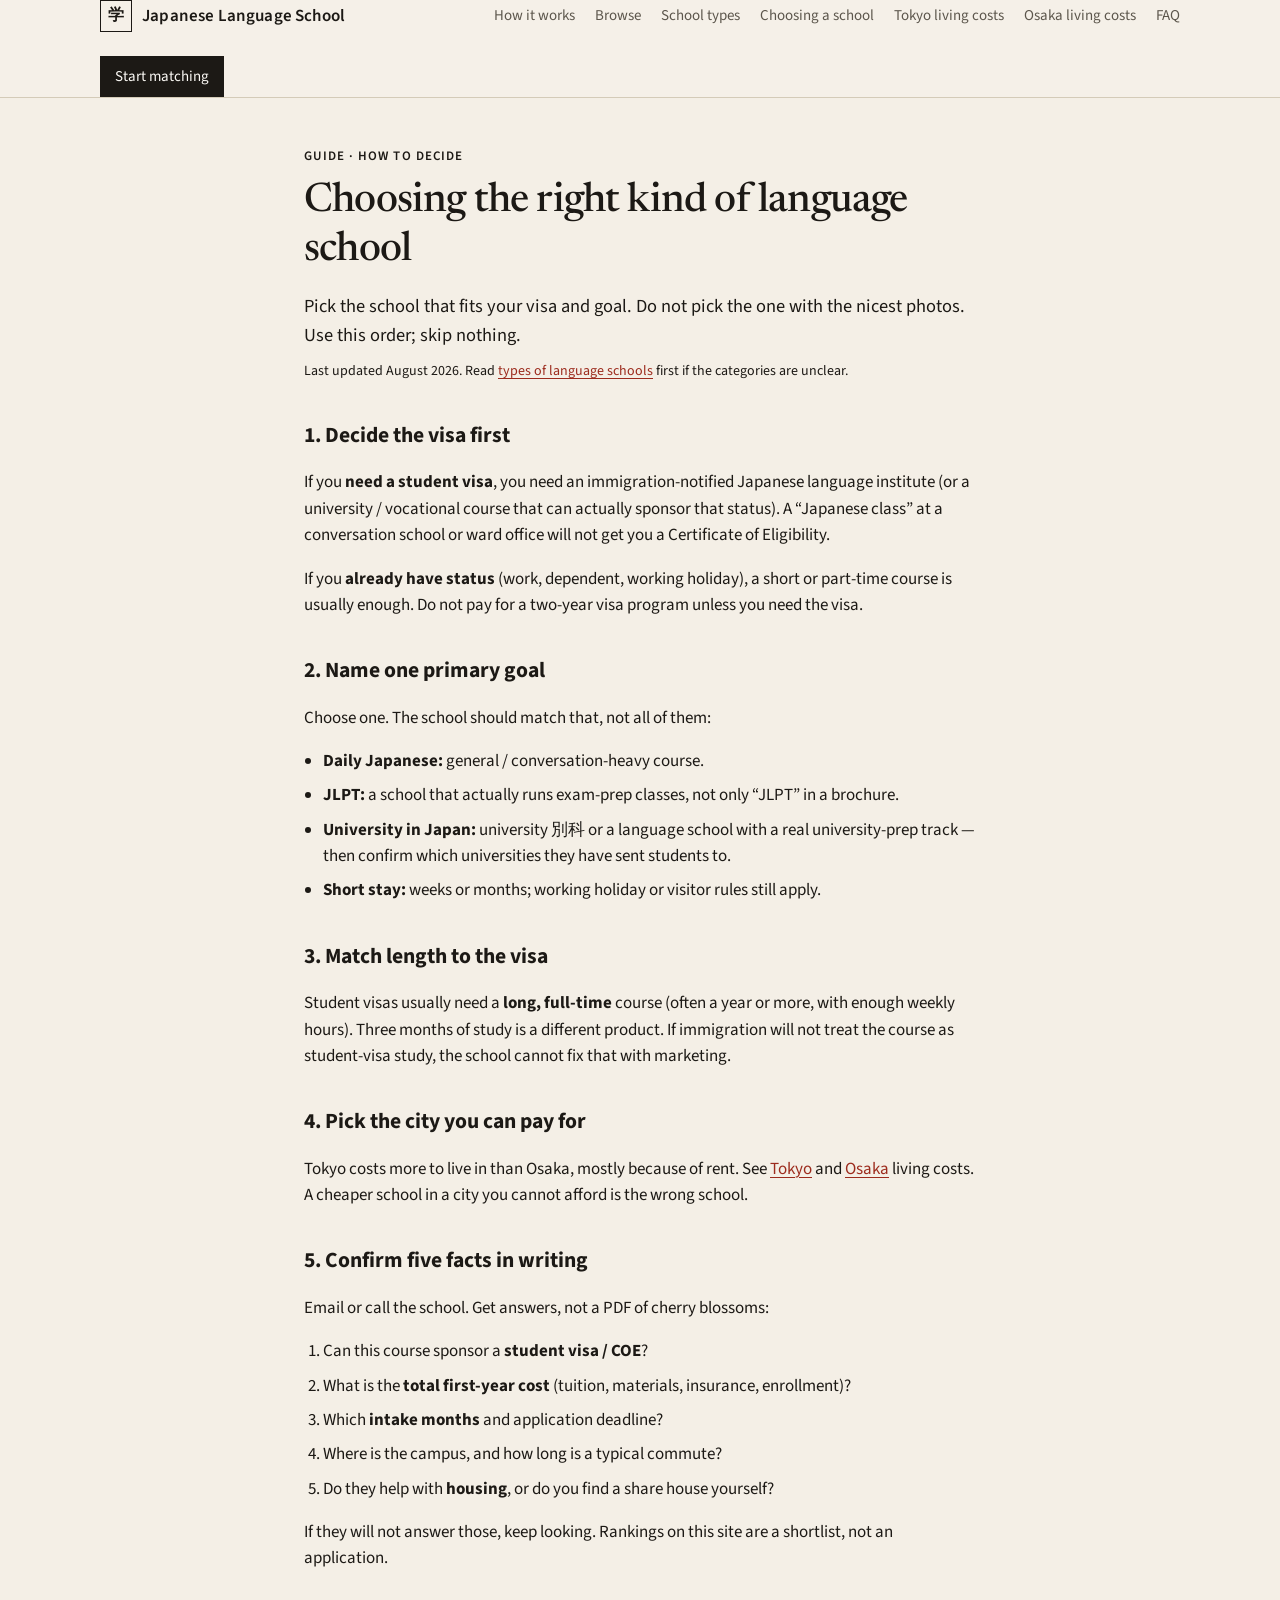
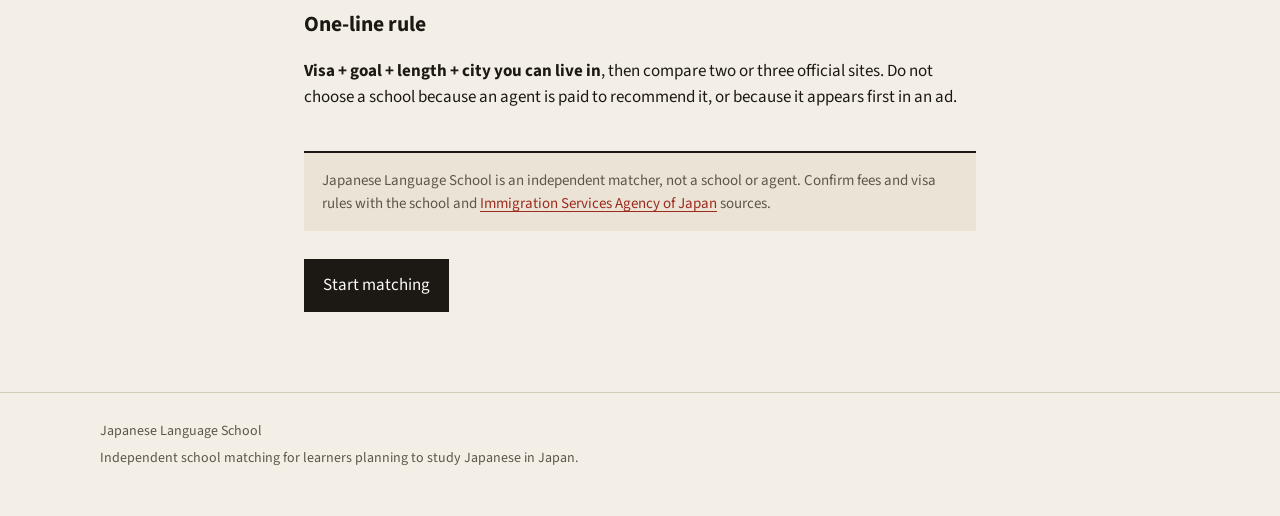
==== choosing-a-language-school.html @ 057772cb "Add files via upload" ====
<!DOCTYPE html>
<html lang="en">
  <head>
    <meta charset="UTF-8" />
    <meta name="viewport" content="width=device-width, initial-scale=1.0" />
    <title>Choosing the right kind of language school in Japan — Japanese Language School</title>
    <meta
      name="description"
      content="A short, precise guide to choosing a Japanese language school: visa, goal, length, city, and what to confirm before you apply."
    />
    <link rel="preconnect" href="https://fonts.googleapis.com" />
    <link rel="preconnect" href="https://fonts.gstatic.com" crossorigin />
    <link
      href="https://fonts.googleapis.com/css2?family=Newsreader:ital,opsz,wght@0,6..72,500;0,6..72,600;1,6..72,500&family=Source+Sans+3:ital,wght@0,400;0,500;0,600;1,400&display=swap"
      rel="stylesheet"
    />
    <link rel="stylesheet" href="styles.css" />
  </head>
  <body>
    <header class="site-header">
      <div class="container header-inner">
        <a class="logo" href="index.html">
          <span class="logo-mark" aria-hidden="true">学</span>
          <span class="logo-text">Japanese Language School</span>
        </a>
        <nav class="nav" aria-label="Primary">
          <a href="index.html#how">How it works</a>
          <a href="index.html#browse">Browse</a>
          <a href="types-of-language-schools.html">School types</a>
          <a href="choosing-a-language-school.html" aria-current="page">Choosing a school</a>
          <a href="tokyo-living-costs.html">Tokyo living costs</a>
          <a href="osaka-living-costs.html">Osaka living costs</a>
          <a href="index.html#faq">FAQ</a>
        </nav>
        <a class="btn btn-primary btn-sm" href="index.html">Start matching</a>
      </div>
    </header>

    <main class="article" id="top">
      <article class="container article-wrap">
        <p class="eyebrow">Guide · how to decide</p>
        <h1>Choosing the right kind of language school</h1>
        <p class="article-lede">
          Pick the school that fits your visa and goal. Do not pick the one with
          the nicest photos. Use this order; skip nothing.
        </p>
        <p class="article-meta">
          Last updated August 2026. Read
          <a href="types-of-language-schools.html">types of language schools</a>
          first if the categories are unclear.
        </p>

        <h2>1. Decide the visa first</h2>
        <p>
          If you <strong>need a student visa</strong>, you need an
          immigration-notified Japanese language institute (or a university /
          vocational course that can actually sponsor that status). A
          “Japanese class” at a conversation school or ward office will not get
          you a Certificate of Eligibility.
        </p>
        <p>
          If you <strong>already have status</strong> (work, dependent, working
          holiday), a short or part-time course is usually enough. Do not pay
          for a two-year visa program unless you need the visa.
        </p>

        <h2>2. Name one primary goal</h2>
        <p>
          Choose one. The school should match that, not all of them:
        </p>
        <ul>
          <li><strong>Daily Japanese:</strong> general / conversation-heavy course.</li>
          <li><strong>JLPT:</strong> a school that actually runs exam-prep classes, not only “JLPT” in a brochure.</li>
          <li><strong>University in Japan:</strong> university 別科 or a language school with a real university-prep track — then confirm which universities they have sent students to.</li>
          <li><strong>Short stay:</strong> weeks or months; working holiday or visitor rules still apply.</li>
        </ul>

        <h2>3. Match length to the visa</h2>
        <p>
          Student visas usually need a <strong>long, full-time</strong> course
          (often a year or more, with enough weekly hours). Three months of
          study is a different product. If immigration will not treat the
          course as student-visa study, the school cannot fix that with
          marketing.
        </p>

        <h2>4. Pick the city you can pay for</h2>
        <p>
          Tokyo costs more to live in than Osaka, mostly because of rent. See
          <a href="tokyo-living-costs.html">Tokyo</a>
          and
          <a href="osaka-living-costs.html">Osaka</a>
          living costs. A cheaper school in a city you cannot afford is the
          wrong school.
        </p>

        <h2>5. Confirm five facts in writing</h2>
        <p>Email or call the school. Get answers, not a PDF of cherry blossoms:</p>
        <ol>
          <li>Can this course sponsor a <strong>student visa / COE</strong>?</li>
          <li>What is the <strong>total first-year cost</strong> (tuition, materials, insurance, enrollment)?</li>
          <li>Which <strong>intake months</strong> and application deadline?</li>
          <li>Where is the campus, and how long is a typical commute?</li>
          <li>Do they help with <strong>housing</strong>, or do you find a share house yourself?</li>
        </ol>
        <p>
          If they will not answer those, keep looking. Rankings on this site
          are a shortlist, not an application.
        </p>

        <h2>One-line rule</h2>
        <p>
          <strong>Visa + goal + length + city you can live in</strong>, then
          compare two or three official sites. Do not choose a school because
          an agent is paid to recommend it, or because it appears first in an
          ad.
        </p>

        <aside class="article-note">
          <p>
            Japanese Language School is an independent matcher, not a school or
            agent. Confirm fees and visa rules with the school and
            <a href="https://www.isa.go.jp/en/index.html" target="_blank" rel="noopener noreferrer">Immigration Services Agency of Japan</a>
            sources.
          </p>
        </aside>

        <p class="article-cta">
          <a class="btn btn-primary" href="index.html">Start matching</a>
        </p>
      </article>
    </main>

    <footer class="site-footer">
      <div class="container footer-inner">
        <p>Japanese Language School</p>
        <p>Independent school matching for learners planning to study Japanese in Japan.</p>
      </div>
    </footer>
  </body>
</html>
---- styles.css ----
:root {
  --paper: #f4efe6;
  --paper-2: #ebe4d6;
  --ink: #1c1915;
  --ink-soft: #5c564c;
  --line: #d4cbb8;
  --accent: #9c2b1d;
  --accent-hover: #7e2218;
  --white: #fcfaf6;
  --card: #fffdf8;
  --shadow: none;
  --serif: "Newsreader", "Iowan Old Style", Georgia, serif;
  --sans: "Source Sans 3", "Segoe UI", sans-serif;
  --max: 1080px;
}

*,
*::before,
*::after {
  box-sizing: border-box;
}

html {
  scroll-behavior: smooth;
}

body {
  margin: 0;
  background: var(--paper);
  color: var(--ink);
  font-family: var(--sans);
  font-size: 17px;
  line-height: 1.55;
}

img {
  max-width: 100%;
}

a {
  color: var(--accent);
  text-decoration-thickness: 1px;
  text-underline-offset: 3px;
}

a:hover {
  color: var(--accent-hover);
}

.container {
  width: min(var(--max), calc(100% - 40px));
  margin-inline: auto;
}

.site-header {
  position: sticky;
  top: 0;
  z-index: 20;
  background: color-mix(in srgb, var(--paper) 92%, white);
  border-bottom: 1px solid var(--line);
}

.header-inner {
  display: flex;
  align-items: center;
  flex-wrap: wrap;
  gap: 24px;
  min-height: 64px;
}

.logo {
  display: flex;
  align-items: center;
  gap: 10px;
  color: var(--ink);
  text-decoration: none;
  font-weight: 600;
  letter-spacing: 0.01em;
}

.logo-mark {
  display: grid;
  place-items: center;
  width: 32px;
  height: 32px;
  border: 1px solid var(--ink);
  font-family: var(--serif);
  font-size: 16px;
  line-height: 1;
}

.nav {
  display: flex;
  gap: 20px;
  margin-left: auto;
}

.nav a {
  color: var(--ink-soft);
  text-decoration: none;
  font-size: 15px;
}

.nav a:hover {
  color: var(--ink);
}

.btn {
  display: inline-flex;
  flex-direction: column;
  align-items: flex-start;
  gap: 0;
  border: 1px solid transparent;
  background: transparent;
  color: inherit;
  font: inherit;
  cursor: pointer;
  text-decoration: none;
  padding: 12px 18px;
}

.btn-primary {
  background: var(--ink);
  color: var(--white);
  border-color: var(--ink);
}

.btn-primary:hover {
  background: #2c2823;
  color: var(--white);
}

.btn-ghost {
  border-color: var(--line);
  color: var(--ink);
}

.btn-ghost:hover {
  border-color: var(--ink);
  color: var(--ink);
}

.btn-sm {
  padding: 8px 14px;
  font-size: 15px;
}

.btn-meta {
  font-size: 12px;
  font-weight: 400;
  opacity: 0.72;
}

.hero {
  padding: 64px 0 72px;
  border-bottom: 1px solid var(--line);
}

.hero-grid {
  display: grid;
  grid-template-columns: 1.15fr 0.85fr;
  gap: 48px;
  align-items: start;
}

.eyebrow {
  margin: 0 0 12px;
  color: var(--accent);
  font-size: 13px;
  font-weight: 600;
  letter-spacing: 0.08em;
  text-transform: uppercase;
}

h1,
.section-title,
.hero-card-title,
.closing h2,
.trust h2,
.guide h2 {
  font-family: var(--serif);
  font-weight: 500;
  letter-spacing: -0.02em;
  line-height: 1.18;
}

h1 {
  margin: 0 0 18px;
  font-size: clamp(2rem, 4.4vw, 3.15rem);
}

.lede {
  margin: 0 0 28px;
  color: var(--ink-soft);
  font-size: 1.08rem;
  max-width: 38rem;
}

.hero-actions {
  display: flex;
  flex-wrap: wrap;
  gap: 12px;
  margin-bottom: 18px;
}

.hero-note {
  margin: 0;
  color: var(--ink-soft);
  font-size: 14px;
  max-width: 36rem;
}

.hero-card {
  background: var(--card);
  border: 1px solid var(--line);
  padding: 28px 26px 24px;
}

.hero-card-kicker {
  margin: 0;
  font-size: 12px;
  letter-spacing: 0.12em;
  text-transform: uppercase;
  color: var(--ink-soft);
}

.hero-card-score {
  margin: 10px 0 4px;
  font-family: var(--serif);
  font-size: 2rem;
  color: var(--accent);
}

.hero-card-title {
  margin: 0;
  font-size: 1.45rem;
}

.hero-card-meta {
  margin: 6px 0 16px;
  color: var(--ink-soft);
  font-size: 15px;
}

.why-list {
  margin: 0;
  padding-left: 18px;
}

.why-list li + li {
  margin-top: 6px;
}

.tradeoff {
  margin: 16px 0 0;
  padding-top: 14px;
  border-top: 1px solid var(--line);
  color: var(--ink-soft);
  font-size: 14px;
}

.personas,
.how,
.compare-what,
.browse,
.guide,
.faq {
  padding: 72px 0;
  border-bottom: 1px solid var(--line);
}

.section-title {
  margin: 0 0 10px;
  font-size: clamp(1.6rem, 3vw, 2.1rem);
}

.section-lead {
  margin: 0 0 32px;
  color: var(--ink-soft);
  max-width: 38rem;
}

.card-row {
  display: grid;
  grid-template-columns: repeat(3, 1fr);
  gap: 20px;
}

.plain-card {
  padding: 8px 4px 0 0;
  border-top: 2px solid var(--ink);
}

.plain-card h3 {
  margin: 16px 0 8px;
  font-size: 1.05rem;
}

.plain-card p {
  margin: 0;
  color: var(--ink-soft);
}

.steps {
  list-style: none;
  margin: 0;
  padding: 0;
  display: grid;
  grid-template-columns: repeat(3, 1fr);
  gap: 28px;
}

.steps li {
  display: grid;
  grid-template-columns: auto 1fr;
  gap: 14px;
}

.step-num {
  font-family: var(--serif);
  font-size: 1.4rem;
  color: var(--accent);
  line-height: 1;
}

.steps h3 {
  margin: 0 0 6px;
  font-size: 1.05rem;
}

.steps p {
  margin: 0;
  color: var(--ink-soft);
}

.split {
  display: grid;
  grid-template-columns: 0.9fr 1.1fr;
  gap: 40px;
  align-items: start;
}

.compare-grid {
  display: grid;
  grid-template-columns: 1fr 1fr;
  gap: 10px 24px;
  margin: 0;
  padding: 0;
  list-style: none;
}

.compare-grid li {
  padding: 10px 0;
  border-bottom: 1px solid var(--line);
}

.trust {
  padding: 56px 0;
  border-bottom: 1px solid var(--line);
}

.trust-box {
  max-width: 720px;
}

.trust h2 {
  margin: 0 0 12px;
  font-size: 1.8rem;
}

.trust p {
  margin: 0;
  color: var(--ink-soft);
}

.chip-block + .chip-block {
  margin-top: 28px;
}

.chip-block h3 {
  margin: 0 0 12px;
  font-size: 0.95rem;
  font-weight: 600;
}

.chips {
  display: flex;
  flex-wrap: wrap;
  gap: 8px;
}

.chip {
  font: inherit;
  font-size: 15px;
  background: var(--card);
  border: 1px solid var(--line);
  color: var(--ink);
  padding: 8px 14px;
  cursor: pointer;
}

.chip:hover,
.chip.is-active {
  border-color: var(--ink);
}

.school-grid {
  display: grid;
  gap: 16px;
  margin-top: 28px;
}

.school-card {
  background: var(--card);
  border: 1px solid var(--line);
  padding: 18px 20px;
  display: grid;
  grid-template-columns: 1fr auto;
  gap: 8px 16px;
}

.school-card h3 {
  margin: 0;
  font-family: var(--serif);
  font-weight: 500;
  font-size: 1.25rem;
}

.school-card p {
  margin: 0;
  color: var(--ink-soft);
  font-size: 15px;
}

.school-card .score {
  font-family: var(--serif);
  color: var(--accent);
  font-size: 1.25rem;
}

.guide-inner {
  max-width: 640px;
}

.guide-note {
  color: var(--ink-soft);
  font-size: 14px;
}

.faq-list {
  max-width: 720px;
}

details {
  border-top: 1px solid var(--line);
  padding: 14px 0;
}

details:last-child {
  border-bottom: 1px solid var(--line);
}

summary {
  cursor: pointer;
  font-weight: 600;
}

details p {
  margin: 8px 0 0;
  color: var(--ink-soft);
}

.closing {
  padding: 80px 0;
  background: var(--paper-2);
}

.closing-inner {
  display: flex;
  flex-wrap: wrap;
  align-items: center;
  justify-content: space-between;
  gap: 20px;
}

.closing h2 {
  margin: 0;
  font-size: clamp(1.6rem, 3vw, 2.2rem);
  max-width: 16ch;
}

.site-footer {
  padding: 28px 0 40px;
  border-top: 1px solid var(--line);
  color: var(--ink-soft);
  font-size: 14px;
}

.footer-inner p {
  margin: 0 0 6px;
}

.quiz {
  position: fixed;
  inset: 0;
  z-index: 40;
  background: color-mix(in srgb, var(--ink) 35%, transparent);
  display: grid;
  place-items: center;
  padding: 20px;
}

.quiz[hidden] {
  display: none;
}

.quiz-panel {
  width: min(640px, 100%);
  max-height: min(92vh, 820px);
  overflow: auto;
  background: var(--white);
  border: 1px solid var(--line);
}

.quiz-bar {
  display: flex;
  justify-content: space-between;
  align-items: center;
  padding: 14px 18px;
  border-bottom: 1px solid var(--line);
}

.quiz-brand {
  margin: 0;
  font-weight: 600;
}

.quiz-close {
  font: inherit;
  background: none;
  border: 0;
  color: var(--ink-soft);
  cursor: pointer;
}

.quiz-progress {
  height: 3px;
  background: var(--paper-2);
}

.quiz-progress-fill {
  height: 100%;
  width: 0;
  background: var(--accent);
}

.quiz-step {
  padding: 28px 24px 32px;
}

.quiz-step h2 {
  margin: 0 0 8px;
  font-family: var(--serif);
  font-weight: 500;
  font-size: 1.55rem;
}

.quiz-help {
  margin: 0 0 20px;
  color: var(--ink-soft);
  font-size: 15px;
}

.options {
  display: grid;
  gap: 8px;
}

.option {
  text-align: left;
  font: inherit;
  padding: 12px 14px;
  border: 1px solid var(--line);
  background: var(--card);
  cursor: pointer;
}

.option:hover,
.option.is-selected {
  border-color: var(--ink);
}

.quiz-nav {
  display: flex;
  justify-content: space-between;
  gap: 12px;
  margin-top: 24px;
}

.result-item {
  border-top: 1px solid var(--line);
  padding: 18px 0;
}

.result-item:first-of-type {
  border-top: 0;
}

.result-head {
  display: flex;
  justify-content: space-between;
  gap: 12px;
  align-items: baseline;
}

.result-item h3 {
  margin: 0;
  font-family: var(--serif);
  font-weight: 500;
  font-size: 1.25rem;
}

.result-item .score {
  color: var(--accent);
  font-family: var(--serif);
}

.result-item ul {
  margin: 10px 0 0;
  padding-left: 18px;
  color: var(--ink-soft);
}

.result-links {
  display: flex;
  flex-wrap: wrap;
  gap: 12px 18px;
  margin: 8px 0 0;
  font-size: 15px;
}

.result-facts {
  margin: 14px 0 0;
  display: grid;
  gap: 8px 16px;
}

.result-facts div {
  display: grid;
  grid-template-columns: 7.5rem 1fr;
  gap: 8px;
  align-items: start;
}

.result-facts dt {
  margin: 0;
  font-size: 13px;
  font-weight: 600;
  color: var(--ink-soft);
}

.result-facts dd {
  margin: 0;
  font-size: 15px;
}

.article {
  padding: 48px 0 80px;
}

.article-wrap {
  max-width: 42rem;
}

.article h1 {
  margin: 0 0 16px;
  font-size: clamp(1.85rem, 4vw, 2.55rem);
  line-height: 1.2;
}

.article-lede {
  font-size: 1.15rem;
  color: var(--ink-soft);
  margin: 0 0 12px;
}

.article-meta {
  margin: 0 0 36px;
  font-size: 14px;
  color: var(--ink-soft);
}

.article h2 {
  margin: 36px 0 12px;
  font-size: 1.35rem;
}

.article p,
.article li {
  color: var(--ink);
}

.article ul,
.article ol {
  padding-left: 1.2rem;
}

.article li {
  margin: 0 0 8px;
}

.table-scroll {
  overflow-x: auto;
  margin: 16px 0 8px;
  border: 1px solid var(--line);
  background: var(--card);
}

.cost-table {
  width: 100%;
  border-collapse: collapse;
  font-size: 15px;
}

.cost-table th,
.cost-table td {
  text-align: left;
  padding: 10px 12px;
  border-bottom: 1px solid var(--line);
  vertical-align: top;
}

.cost-table th {
  font-size: 13px;
  font-weight: 600;
  color: var(--ink-soft);
  background: var(--paper-2);
}

.table-note {
  font-size: 14px;
  color: var(--ink-soft);
}

.article-note {
  margin: 40px 0 28px;
  padding: 16px 18px;
  border-top: 2px solid var(--ink);
  background: var(--paper-2);
}

.article-note p {
  margin: 0;
  font-size: 15px;
  color: var(--ink-soft);
}

.article-cta {
  margin: 8px 0 0;
}

@media (max-width: 860px) {
  .nav {
    display: none;
  }

  .hero-grid,
  .card-row,
  .steps,
  .split,
  .compare-grid {
    grid-template-columns: 1fr;
  }

  .hero {
    padding-top: 40px;
  }

  .school-card {
    grid-template-columns: 1fr;
  }
}
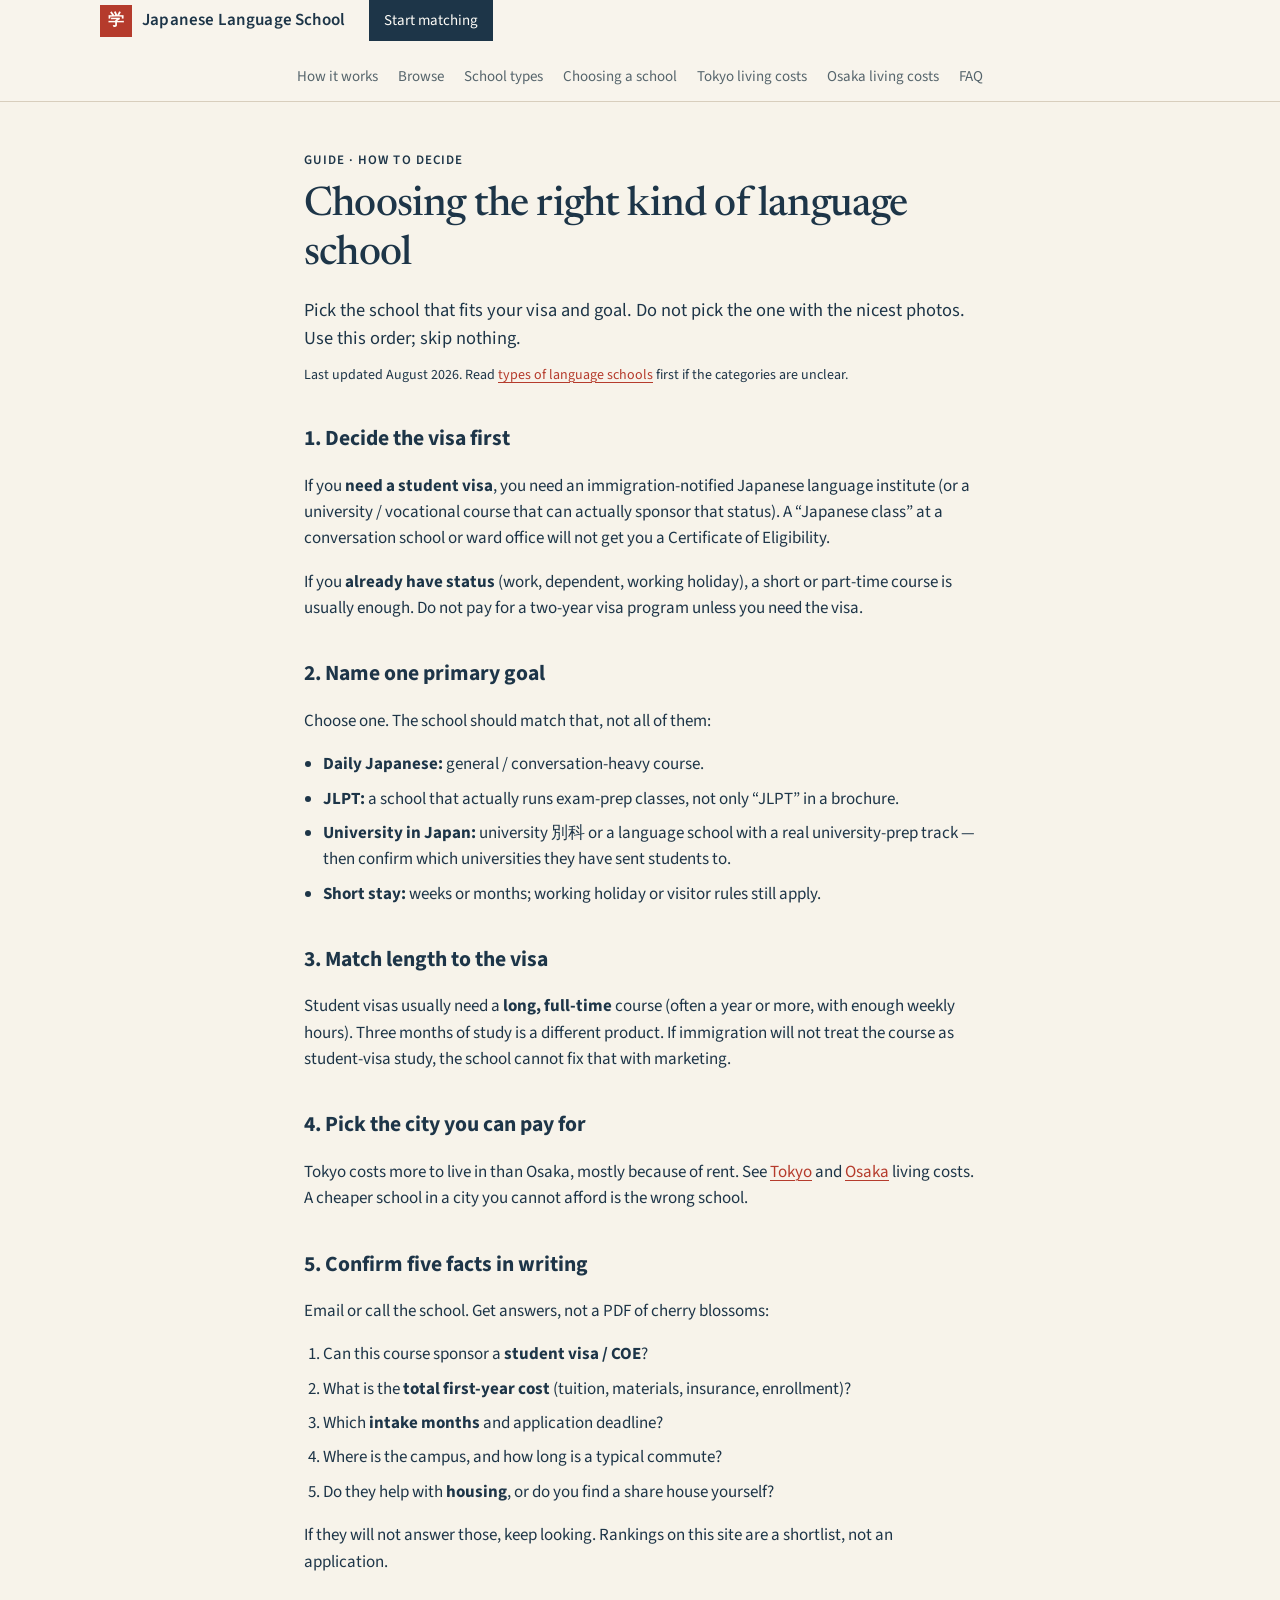
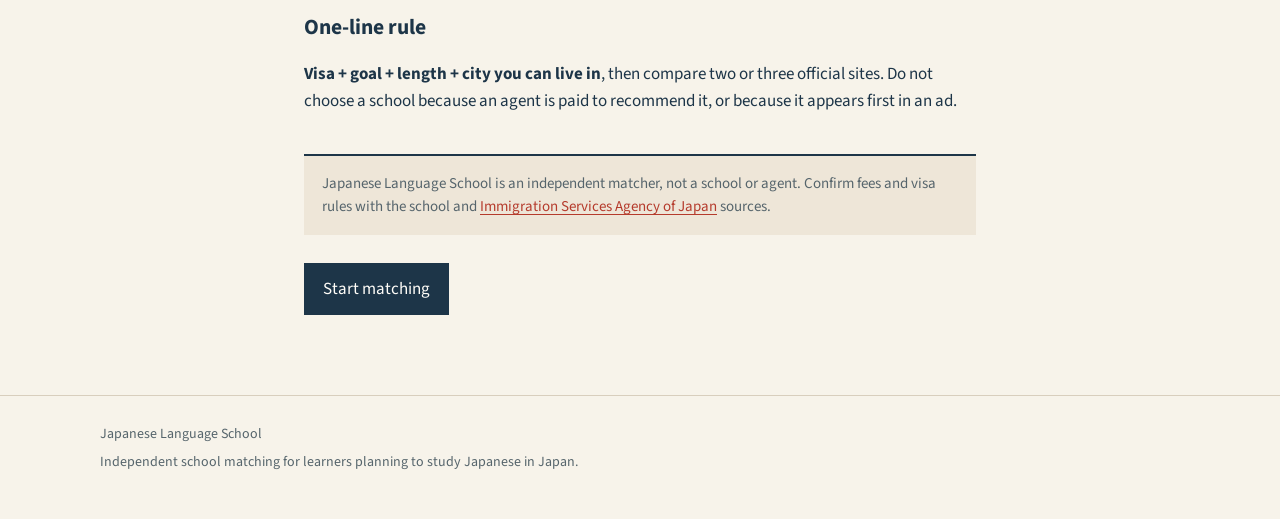
==== commit 5af2d383: "Add AdSense site verification code" ====
--- a/choosing-a-language-school.html
+++ b/choosing-a-language-school.html
@@ -1,6 +1,7 @@
 <!DOCTYPE html>
 <html lang="en">
   <head>
+    <script async src="https://pagead2.googlesyndication.com/pagead/js/adsbygoogle.js?client=ca-pub-7406253083388654" crossorigin="anonymous"></script>
     <meta charset="UTF-8" />
     <meta name="viewport" content="width=device-width, initial-scale=1.0" />
     <title>Choosing the right kind of language school in Japan — Japanese Language School</title>
--- a/styles.css
+++ b/styles.css
@@ -1,782 +1,919 @@
-:root {
-  --paper: #f4efe6;
-  --paper-2: #ebe4d6;
-  --ink: #1c1915;
-  --ink-soft: #5c564c;
-  --line: #d4cbb8;
-  --accent: #9c2b1d;
-  --accent-hover: #7e2218;
-  --white: #fcfaf6;
-  --card: #fffdf8;
-  --shadow: none;
-  --serif: "Newsreader", "Iowan Old Style", Georgia, serif;
-  --sans: "Source Sans 3", "Segoe UI", sans-serif;
-  --max: 1080px;
-}
-
-*,
-*::before,
-*::after {
-  box-sizing: border-box;
-}
-
-html {
-  scroll-behavior: smooth;
-}
-
-body {
-  margin: 0;
-  background: var(--paper);
-  color: var(--ink);
-  font-family: var(--sans);
-  font-size: 17px;
-  line-height: 1.55;
-}
-
-img {
-  max-width: 100%;
-}
-
-a {
-  color: var(--accent);
-  text-decoration-thickness: 1px;
-  text-underline-offset: 3px;
-}
-
-a:hover {
-  color: var(--accent-hover);
-}
-
-.container {
-  width: min(var(--max), calc(100% - 40px));
-  margin-inline: auto;
-}
-
-.site-header {
-  position: sticky;
-  top: 0;
-  z-index: 20;
-  background: color-mix(in srgb, var(--paper) 92%, white);
-  border-bottom: 1px solid var(--line);
-}
-
-.header-inner {
-  display: flex;
-  align-items: center;
-  flex-wrap: wrap;
-  gap: 24px;
-  min-height: 64px;
-}
-
-.logo {
-  display: flex;
-  align-items: center;
-  gap: 10px;
-  color: var(--ink);
-  text-decoration: none;
-  font-weight: 600;
-  letter-spacing: 0.01em;
-}
-
-.logo-mark {
-  display: grid;
-  place-items: center;
-  width: 32px;
-  height: 32px;
-  border: 1px solid var(--ink);
-  font-family: var(--serif);
-  font-size: 16px;
-  line-height: 1;
-}
-
-.nav {
-  display: flex;
-  gap: 20px;
-  margin-left: auto;
-}
-
-.nav a {
-  color: var(--ink-soft);
-  text-decoration: none;
-  font-size: 15px;
-}
-
-.nav a:hover {
-  color: var(--ink);
-}
-
-.btn {
-  display: inline-flex;
-  flex-direction: column;
-  align-items: flex-start;
-  gap: 0;
-  border: 1px solid transparent;
-  background: transparent;
-  color: inherit;
-  font: inherit;
-  cursor: pointer;
-  text-decoration: none;
-  padding: 12px 18px;
-}
-
-.btn-primary {
-  background: var(--ink);
-  color: var(--white);
-  border-color: var(--ink);
-}
-
-.btn-primary:hover {
-  background: #2c2823;
-  color: var(--white);
-}
-
-.btn-ghost {
-  border-color: var(--line);
-  color: var(--ink);
-}
-
-.btn-ghost:hover {
-  border-color: var(--ink);
-  color: var(--ink);
-}
-
-.btn-sm {
-  padding: 8px 14px;
-  font-size: 15px;
-}
-
-.btn-meta {
-  font-size: 12px;
-  font-weight: 400;
-  opacity: 0.72;
-}
-
-.hero {
-  padding: 64px 0 72px;
-  border-bottom: 1px solid var(--line);
-}
-
-.hero-grid {
-  display: grid;
-  grid-template-columns: 1.15fr 0.85fr;
-  gap: 48px;
-  align-items: start;
-}
-
-.eyebrow {
-  margin: 0 0 12px;
-  color: var(--accent);
-  font-size: 13px;
-  font-weight: 600;
-  letter-spacing: 0.08em;
-  text-transform: uppercase;
-}
-
-h1,
-.section-title,
-.hero-card-title,
-.closing h2,
-.trust h2,
-.guide h2 {
-  font-family: var(--serif);
-  font-weight: 500;
-  letter-spacing: -0.02em;
-  line-height: 1.18;
-}
-
-h1 {
-  margin: 0 0 18px;
-  font-size: clamp(2rem, 4.4vw, 3.15rem);
-}
-
-.lede {
-  margin: 0 0 28px;
-  color: var(--ink-soft);
-  font-size: 1.08rem;
-  max-width: 38rem;
-}
-
-.hero-actions {
-  display: flex;
-  flex-wrap: wrap;
-  gap: 12px;
-  margin-bottom: 18px;
-}
-
-.hero-note {
-  margin: 0;
-  color: var(--ink-soft);
-  font-size: 14px;
-  max-width: 36rem;
-}
-
-.hero-card {
-  background: var(--card);
-  border: 1px solid var(--line);
-  padding: 28px 26px 24px;
-}
-
-.hero-card-kicker {
-  margin: 0;
-  font-size: 12px;
-  letter-spacing: 0.12em;
-  text-transform: uppercase;
-  color: var(--ink-soft);
-}
-
-.hero-card-score {
-  margin: 10px 0 4px;
-  font-family: var(--serif);
-  font-size: 2rem;
-  color: var(--accent);
-}
-
-.hero-card-title {
-  margin: 0;
-  font-size: 1.45rem;
-}
-
-.hero-card-meta {
-  margin: 6px 0 16px;
-  color: var(--ink-soft);
-  font-size: 15px;
-}
-
-.why-list {
-  margin: 0;
-  padding-left: 18px;
-}
-
-.why-list li + li {
-  margin-top: 6px;
-}
-
-.tradeoff {
-  margin: 16px 0 0;
-  padding-top: 14px;
-  border-top: 1px solid var(--line);
-  color: var(--ink-soft);
-  font-size: 14px;
-}
-
-.personas,
-.how,
-.compare-what,
-.browse,
-.guide,
-.faq {
-  padding: 72px 0;
-  border-bottom: 1px solid var(--line);
-}
-
-.section-title {
-  margin: 0 0 10px;
-  font-size: clamp(1.6rem, 3vw, 2.1rem);
-}
-
-.section-lead {
-  margin: 0 0 32px;
-  color: var(--ink-soft);
-  max-width: 38rem;
-}
-
-.card-row {
-  display: grid;
-  grid-template-columns: repeat(3, 1fr);
-  gap: 20px;
-}
-
-.plain-card {
-  padding: 8px 4px 0 0;
-  border-top: 2px solid var(--ink);
-}
-
-.plain-card h3 {
-  margin: 16px 0 8px;
-  font-size: 1.05rem;
-}
-
-.plain-card p {
-  margin: 0;
-  color: var(--ink-soft);
-}
-
-.steps {
-  list-style: none;
-  margin: 0;
-  padding: 0;
-  display: grid;
-  grid-template-columns: repeat(3, 1fr);
-  gap: 28px;
-}
-
-.steps li {
-  display: grid;
-  grid-template-columns: auto 1fr;
-  gap: 14px;
-}
-
-.step-num {
-  font-family: var(--serif);
-  font-size: 1.4rem;
-  color: var(--accent);
-  line-height: 1;
-}
-
-.steps h3 {
-  margin: 0 0 6px;
-  font-size: 1.05rem;
-}
-
-.steps p {
-  margin: 0;
-  color: var(--ink-soft);
-}
-
-.split {
-  display: grid;
-  grid-template-columns: 0.9fr 1.1fr;
-  gap: 40px;
-  align-items: start;
-}
-
-.compare-grid {
-  display: grid;
-  grid-template-columns: 1fr 1fr;
-  gap: 10px 24px;
-  margin: 0;
-  padding: 0;
-  list-style: none;
-}
-
-.compare-grid li {
-  padding: 10px 0;
-  border-bottom: 1px solid var(--line);
-}
-
-.trust {
-  padding: 56px 0;
-  border-bottom: 1px solid var(--line);
-}
-
-.trust-box {
-  max-width: 720px;
-}
-
-.trust h2 {
-  margin: 0 0 12px;
-  font-size: 1.8rem;
-}
-
-.trust p {
-  margin: 0;
-  color: var(--ink-soft);
-}
-
-.chip-block + .chip-block {
-  margin-top: 28px;
-}
-
-.chip-block h3 {
-  margin: 0 0 12px;
-  font-size: 0.95rem;
-  font-weight: 600;
-}
-
-.chips {
-  display: flex;
-  flex-wrap: wrap;
-  gap: 8px;
-}
-
-.chip {
-  font: inherit;
-  font-size: 15px;
-  background: var(--card);
-  border: 1px solid var(--line);
-  color: var(--ink);
-  padding: 8px 14px;
-  cursor: pointer;
-}
-
-.chip:hover,
-.chip.is-active {
-  border-color: var(--ink);
-}
-
-.school-grid {
-  display: grid;
-  gap: 16px;
-  margin-top: 28px;
-}
-
-.school-card {
-  background: var(--card);
-  border: 1px solid var(--line);
-  padding: 18px 20px;
-  display: grid;
-  grid-template-columns: 1fr auto;
-  gap: 8px 16px;
-}
-
-.school-card h3 {
-  margin: 0;
-  font-family: var(--serif);
-  font-weight: 500;
-  font-size: 1.25rem;
-}
-
-.school-card p {
-  margin: 0;
-  color: var(--ink-soft);
-  font-size: 15px;
-}
-
-.school-card .score {
-  font-family: var(--serif);
-  color: var(--accent);
-  font-size: 1.25rem;
-}
-
-.guide-inner {
-  max-width: 640px;
-}
-
-.guide-note {
-  color: var(--ink-soft);
-  font-size: 14px;
-}
-
-.faq-list {
-  max-width: 720px;
-}
-
-details {
-  border-top: 1px solid var(--line);
-  padding: 14px 0;
-}
-
-details:last-child {
-  border-bottom: 1px solid var(--line);
-}
-
-summary {
-  cursor: pointer;
-  font-weight: 600;
-}
-
-details p {
-  margin: 8px 0 0;
-  color: var(--ink-soft);
-}
-
-.closing {
-  padding: 80px 0;
-  background: var(--paper-2);
-}
-
-.closing-inner {
-  display: flex;
-  flex-wrap: wrap;
-  align-items: center;
-  justify-content: space-between;
-  gap: 20px;
-}
-
-.closing h2 {
-  margin: 0;
-  font-size: clamp(1.6rem, 3vw, 2.2rem);
-  max-width: 16ch;
-}
-
-.site-footer {
-  padding: 28px 0 40px;
-  border-top: 1px solid var(--line);
-  color: var(--ink-soft);
-  font-size: 14px;
-}
-
-.footer-inner p {
-  margin: 0 0 6px;
-}
-
-.quiz {
-  position: fixed;
-  inset: 0;
-  z-index: 40;
-  background: color-mix(in srgb, var(--ink) 35%, transparent);
-  display: grid;
-  place-items: center;
-  padding: 20px;
-}
-
-.quiz[hidden] {
-  display: none;
-}
-
-.quiz-panel {
-  width: min(640px, 100%);
-  max-height: min(92vh, 820px);
-  overflow: auto;
-  background: var(--white);
-  border: 1px solid var(--line);
-}
-
-.quiz-bar {
-  display: flex;
-  justify-content: space-between;
-  align-items: center;
-  padding: 14px 18px;
-  border-bottom: 1px solid var(--line);
-}
-
-.quiz-brand {
-  margin: 0;
-  font-weight: 600;
-}
-
-.quiz-close {
-  font: inherit;
-  background: none;
-  border: 0;
-  color: var(--ink-soft);
-  cursor: pointer;
-}
-
-.quiz-progress {
-  height: 3px;
-  background: var(--paper-2);
-}
-
-.quiz-progress-fill {
-  height: 100%;
-  width: 0;
-  background: var(--accent);
-}
-
-.quiz-step {
-  padding: 28px 24px 32px;
-}
-
-.quiz-step h2 {
-  margin: 0 0 8px;
-  font-family: var(--serif);
-  font-weight: 500;
-  font-size: 1.55rem;
-}
-
-.quiz-help {
-  margin: 0 0 20px;
-  color: var(--ink-soft);
-  font-size: 15px;
-}
-
-.options {
-  display: grid;
-  gap: 8px;
-}
-
-.option {
-  text-align: left;
-  font: inherit;
-  padding: 12px 14px;
-  border: 1px solid var(--line);
-  background: var(--card);
-  cursor: pointer;
-}
-
-.option:hover,
-.option.is-selected {
-  border-color: var(--ink);
-}
-
-.quiz-nav {
-  display: flex;
-  justify-content: space-between;
-  gap: 12px;
-  margin-top: 24px;
-}
-
-.result-item {
-  border-top: 1px solid var(--line);
-  padding: 18px 0;
-}
-
-.result-item:first-of-type {
-  border-top: 0;
-}
-
-.result-head {
-  display: flex;
-  justify-content: space-between;
-  gap: 12px;
-  align-items: baseline;
-}
-
-.result-item h3 {
-  margin: 0;
-  font-family: var(--serif);
-  font-weight: 500;
-  font-size: 1.25rem;
-}
-
-.result-item .score {
-  color: var(--accent);
-  font-family: var(--serif);
-}
-
-.result-item ul {
-  margin: 10px 0 0;
-  padding-left: 18px;
-  color: var(--ink-soft);
-}
-
-.result-links {
-  display: flex;
-  flex-wrap: wrap;
-  gap: 12px 18px;
-  margin: 8px 0 0;
-  font-size: 15px;
-}
-
-.result-facts {
-  margin: 14px 0 0;
-  display: grid;
-  gap: 8px 16px;
-}
-
-.result-facts div {
-  display: grid;
-  grid-template-columns: 7.5rem 1fr;
-  gap: 8px;
-  align-items: start;
-}
-
-.result-facts dt {
-  margin: 0;
-  font-size: 13px;
-  font-weight: 600;
-  color: var(--ink-soft);
-}
-
-.result-facts dd {
-  margin: 0;
-  font-size: 15px;
-}
-
-.article {
-  padding: 48px 0 80px;
-}
-
-.article-wrap {
-  max-width: 42rem;
-}
-
-.article h1 {
-  margin: 0 0 16px;
-  font-size: clamp(1.85rem, 4vw, 2.55rem);
-  line-height: 1.2;
-}
-
-.article-lede {
-  font-size: 1.15rem;
-  color: var(--ink-soft);
-  margin: 0 0 12px;
-}
-
-.article-meta {
-  margin: 0 0 36px;
-  font-size: 14px;
-  color: var(--ink-soft);
-}
-
-.article h2 {
-  margin: 36px 0 12px;
-  font-size: 1.35rem;
-}
-
-.article p,
-.article li {
-  color: var(--ink);
-}
-
-.article ul,
-.article ol {
-  padding-left: 1.2rem;
-}
-
-.article li {
-  margin: 0 0 8px;
-}
-
-.table-scroll {
-  overflow-x: auto;
-  margin: 16px 0 8px;
-  border: 1px solid var(--line);
-  background: var(--card);
-}
-
-.cost-table {
-  width: 100%;
-  border-collapse: collapse;
-  font-size: 15px;
-}
-
-.cost-table th,
-.cost-table td {
-  text-align: left;
-  padding: 10px 12px;
-  border-bottom: 1px solid var(--line);
-  vertical-align: top;
-}
-
-.cost-table th {
-  font-size: 13px;
-  font-weight: 600;
-  color: var(--ink-soft);
-  background: var(--paper-2);
-}
-
-.table-note {
-  font-size: 14px;
-  color: var(--ink-soft);
-}
-
-.article-note {
-  margin: 40px 0 28px;
-  padding: 16px 18px;
-  border-top: 2px solid var(--ink);
-  background: var(--paper-2);
-}
-
-.article-note p {
-  margin: 0;
-  font-size: 15px;
-  color: var(--ink-soft);
-}
-
-.article-cta {
-  margin: 8px 0 0;
-}
-
-@media (max-width: 860px) {
-  .nav {
-    display: none;
-  }
-
-  .hero-grid,
-  .card-row,
-  .steps,
-  .split,
-  .compare-grid {
-    grid-template-columns: 1fr;
-  }
-
-  .hero {
-    padding-top: 40px;
-  }
-
-  .school-card {
-    grid-template-columns: 1fr;
-  }
-}
+:root {
+  --paper: #f7f3ea;
+  --paper-2: #eee6d8;
+  --ink: #1d3548;
+  --ink-soft: #56656c;
+  --line: #d8cebd;
+  --accent: #b53b2c;
+  --accent-hover: #922e23;
+  --white: #fffdf8;
+  --card: #fffaf1;
+  --shadow: none;
+  --serif: "Noto Serif JP", "Newsreader", "Iowan Old Style", Georgia, serif;
+  --sans: "Noto Sans JP", "Source Sans 3", "Segoe UI", sans-serif;
+  --max: 1080px;
+}
+
+*,
+*::before,
+*::after {
+  box-sizing: border-box;
+}
+
+html {
+  scroll-behavior: smooth;
+}
+
+body {
+  margin: 0;
+  background: var(--paper);
+  color: var(--ink);
+  font-family: var(--sans);
+  font-size: 17px;
+  line-height: 1.55;
+}
+
+img {
+  max-width: 100%;
+}
+
+a {
+  color: var(--accent);
+  text-decoration-thickness: 1px;
+  text-underline-offset: 3px;
+}
+
+a:hover {
+  color: var(--accent-hover);
+}
+
+.container {
+  width: min(var(--max), calc(100% - 40px));
+  margin-inline: auto;
+}
+
+.site-header {
+  position: sticky;
+  top: 0;
+  z-index: 20;
+  background: color-mix(in srgb, var(--paper) 92%, white);
+  border-bottom: 1px solid var(--line);
+}
+
+.header-inner {
+  display: flex;
+  align-items: center;
+  flex-wrap: wrap;
+  gap: 24px;
+  min-height: 64px;
+}
+
+.logo {
+  display: flex;
+  align-items: center;
+  gap: 10px;
+  color: var(--ink);
+  text-decoration: none;
+  font-weight: 600;
+  letter-spacing: 0.01em;
+}
+
+.logo-mark {
+  display: grid;
+  place-items: center;
+  width: 32px;
+  height: 32px;
+  border: 1px solid var(--accent);
+  background: var(--accent);
+  color: var(--white);
+  font-family: var(--serif);
+  font-size: 16px;
+  line-height: 1;
+}
+
+.nav {
+  order: 3;
+  display: flex;
+  flex: 1 0 100%;
+  justify-content: center;
+  gap: 20px;
+  margin-left: 0;
+  padding-bottom: 12px;
+}
+
+.nav a {
+  color: var(--ink-soft);
+  text-decoration: none;
+  font-size: 15px;
+}
+
+.nav a:hover {
+  color: var(--ink);
+}
+
+.btn {
+  display: inline-flex;
+  flex-direction: column;
+  align-items: flex-start;
+  gap: 0;
+  border: 1px solid transparent;
+  background: transparent;
+  color: inherit;
+  font: inherit;
+  cursor: pointer;
+  text-decoration: none;
+  padding: 12px 18px;
+}
+
+.btn-primary {
+  background: var(--ink);
+  color: var(--white);
+  border-color: var(--ink);
+}
+
+.btn-primary:hover {
+  background: #2c2823;
+  color: var(--white);
+}
+
+.btn-ghost {
+  border-color: var(--line);
+  color: var(--ink);
+}
+
+.btn-ghost:hover {
+  border-color: var(--ink);
+  color: var(--ink);
+}
+
+.btn-sm {
+  padding: 8px 14px;
+  font-size: 15px;
+}
+
+.header-actions {
+  order: 2;
+  display: flex;
+  align-items: center;
+  gap: 16px;
+  margin-left: auto;
+}
+
+.header-contact {
+  color: var(--ink-soft);
+  font-size: 15px;
+  text-decoration: none;
+}
+
+.header-contact:hover {
+  color: var(--ink);
+  text-decoration: underline;
+}
+
+.btn-meta {
+  font-size: 12px;
+  font-weight: 400;
+  opacity: 0.72;
+}
+
+.hero {
+  padding: 64px 0 72px;
+  border-bottom: 1px solid var(--line);
+  background-color: var(--paper);
+  background-image:
+    radial-gradient(circle at 0 100%, transparent 15px, rgba(29, 53, 72, 0.045) 16px, transparent 17px),
+    radial-gradient(circle at 16px 100%, transparent 15px, rgba(29, 53, 72, 0.045) 16px, transparent 17px);
+  background-size: 32px 16px;
+}
+
+.hero-grid {
+  display: grid;
+  grid-template-columns: 1.15fr 0.85fr;
+  gap: 48px;
+  align-items: start;
+}
+
+.eyebrow {
+  margin: 0 0 12px;
+  color: var(--accent);
+  font-size: 13px;
+  font-weight: 600;
+  letter-spacing: 0.08em;
+  text-transform: uppercase;
+}
+
+h1,
+.section-title,
+.hero-card-title,
+.closing h2,
+.trust h2,
+.guide h2 {
+  font-family: var(--serif);
+  font-weight: 500;
+  letter-spacing: -0.02em;
+  line-height: 1.18;
+}
+
+h1 {
+  margin: 0 0 18px;
+  font-size: clamp(2rem, 4.4vw, 3.15rem);
+}
+
+.lede {
+  margin: 0 0 28px;
+  color: var(--ink-soft);
+  font-size: 1.08rem;
+  max-width: 38rem;
+}
+
+.hero-actions {
+  display: flex;
+  flex-wrap: wrap;
+  gap: 12px;
+  margin-bottom: 18px;
+}
+
+.hero-note {
+  margin: 0;
+  color: var(--ink-soft);
+  font-size: 14px;
+  max-width: 36rem;
+}
+
+.hero-card {
+  background: var(--card);
+  border: 1px solid var(--line);
+  padding: 28px 26px 24px;
+}
+
+.hero-card-kicker {
+  margin: 0;
+  font-size: 12px;
+  letter-spacing: 0.12em;
+  text-transform: uppercase;
+  color: var(--ink-soft);
+}
+
+.hero-card-score {
+  margin: 10px 0 4px;
+  font-family: var(--serif);
+  font-size: 2rem;
+  color: var(--accent);
+}
+
+.hero-card-title {
+  margin: 0;
+  font-size: 1.45rem;
+}
+
+.hero-card-meta {
+  margin: 6px 0 16px;
+  color: var(--ink-soft);
+  font-size: 15px;
+}
+
+.why-list {
+  margin: 0;
+  padding-left: 18px;
+}
+
+.why-list li + li {
+  margin-top: 6px;
+}
+
+.tradeoff {
+  margin: 16px 0 0;
+  padding-top: 14px;
+  border-top: 1px solid var(--line);
+  color: var(--ink-soft);
+  font-size: 14px;
+}
+
+.personas,
+.how,
+.compare-what,
+.browse,
+.guide,
+.faq {
+  padding: 72px 0;
+  border-bottom: 1px solid var(--line);
+}
+
+.section-title {
+  margin: 0 0 10px;
+  font-size: clamp(1.6rem, 3vw, 2.1rem);
+}
+
+.section-title::after {
+  content: "";
+  display: block;
+  width: 42px;
+  height: 2px;
+  margin-top: 12px;
+  background: var(--accent);
+}
+
+.section-lead {
+  margin: 0 0 32px;
+  color: var(--ink-soft);
+  max-width: 38rem;
+}
+
+.card-row {
+  display: grid;
+  grid-template-columns: repeat(3, 1fr);
+  gap: 20px;
+}
+
+.plain-card {
+  padding: 8px 4px 0 0;
+  border-top: 2px solid var(--ink);
+}
+
+.plain-card h3 {
+  margin: 16px 0 8px;
+  font-size: 1.05rem;
+}
+
+.plain-card p {
+  margin: 0;
+  color: var(--ink-soft);
+}
+
+.steps {
+  list-style: none;
+  margin: 0;
+  padding: 0;
+  display: grid;
+  grid-template-columns: repeat(3, 1fr);
+  gap: 28px;
+}
+
+.steps li {
+  display: grid;
+  grid-template-columns: auto 1fr;
+  gap: 14px;
+}
+
+.step-num {
+  font-family: var(--serif);
+  font-size: 1.4rem;
+  color: var(--accent);
+  line-height: 1;
+}
+
+.steps h3 {
+  margin: 0 0 6px;
+  font-size: 1.05rem;
+}
+
+.steps p {
+  margin: 0;
+  color: var(--ink-soft);
+}
+
+.split {
+  display: grid;
+  grid-template-columns: 0.9fr 1.1fr;
+  gap: 40px;
+  align-items: start;
+}
+
+.compare-grid {
+  display: grid;
+  grid-template-columns: 1fr 1fr;
+  gap: 10px 24px;
+  margin: 0;
+  padding: 0;
+  list-style: none;
+}
+
+.compare-grid li {
+  padding: 10px 0;
+  border-bottom: 1px solid var(--line);
+}
+
+.trust {
+  padding: 56px 0;
+  border-bottom: 1px solid var(--line);
+}
+
+.trust-box {
+  max-width: 720px;
+}
+
+.trust h2 {
+  margin: 0 0 12px;
+  font-size: 1.8rem;
+}
+
+.trust p {
+  margin: 0;
+  color: var(--ink-soft);
+}
+
+.chip-block + .chip-block {
+  margin-top: 28px;
+}
+
+.chip-block h3 {
+  margin: 0 0 12px;
+  font-size: 0.95rem;
+  font-weight: 600;
+}
+
+.chips {
+  display: flex;
+  flex-wrap: wrap;
+  gap: 8px;
+}
+
+.chip {
+  font: inherit;
+  font-size: 15px;
+  background: var(--card);
+  border: 1px solid var(--line);
+  color: var(--ink);
+  padding: 8px 14px;
+  cursor: pointer;
+}
+
+.chip:hover,
+.chip.is-active {
+  border-color: var(--ink);
+}
+
+.school-grid {
+  display: grid;
+  gap: 16px;
+  margin-top: 28px;
+}
+
+.school-card {
+  background: var(--card);
+  border: 1px solid var(--line);
+  padding: 18px 20px;
+  display: grid;
+  grid-template-columns: 1fr auto;
+  gap: 8px 16px;
+}
+
+.school-card h3 {
+  margin: 0;
+  font-family: var(--serif);
+  font-weight: 500;
+  font-size: 1.25rem;
+}
+
+.school-card p {
+  margin: 0;
+  color: var(--ink-soft);
+  font-size: 15px;
+}
+
+.school-card .score {
+  font-family: var(--serif);
+  color: var(--accent);
+  font-size: 1.25rem;
+}
+
+.guide-inner {
+  max-width: 640px;
+}
+
+.guide-note {
+  color: var(--ink-soft);
+  font-size: 14px;
+}
+
+.faq-list {
+  max-width: 720px;
+}
+
+details {
+  border-top: 1px solid var(--line);
+  padding: 14px 0;
+}
+
+details:last-child {
+  border-bottom: 1px solid var(--line);
+}
+
+summary {
+  cursor: pointer;
+  font-weight: 600;
+}
+
+details p {
+  margin: 8px 0 0;
+  color: var(--ink-soft);
+}
+
+.contact {
+  padding: 72px 0;
+  border-bottom: 1px solid var(--line);
+}
+
+.contact-layout {
+  display: grid;
+  grid-template-columns: 0.85fr 1.15fr;
+  gap: 48px;
+  align-items: start;
+}
+
+.contact-copy .section-lead {
+  margin-bottom: 18px;
+}
+
+.contact-note,
+.contact-privacy {
+  color: var(--ink-soft);
+  font-size: 14px;
+}
+
+.contact-form {
+  display: grid;
+  gap: 10px;
+  padding: 24px;
+  border: 1px solid var(--line);
+  background: var(--card);
+}
+
+.contact-form label {
+  margin-top: 6px;
+  font-weight: 600;
+  font-size: 15px;
+}
+
+.contact-form input,
+.contact-form select,
+.contact-form textarea {
+  width: 100%;
+  border: 1px solid var(--line);
+  border-radius: 0;
+  background: var(--white);
+  color: var(--ink);
+  font: inherit;
+  padding: 11px 12px;
+}
+
+.contact-form textarea {
+  resize: vertical;
+}
+
+.contact-form input:focus,
+.contact-form select:focus,
+.contact-form textarea:focus {
+  outline: 2px solid var(--accent);
+  outline-offset: 2px;
+}
+
+.contact-submit {
+  justify-self: start;
+  margin-top: 8px;
+}
+
+.contact-privacy {
+  margin: 0;
+}
+
+.contact-honeypot {
+  position: absolute;
+  left: -10000px;
+}
+
+.compare-empty-state {
+  margin: 18px 0;
+  padding: 20px 22px;
+  border: 1px dashed var(--line);
+  background: var(--card);
+  color: var(--ink-soft);
+}
+
+.compare-controls select {
+  border-color: var(--line) !important;
+  color: var(--ink);
+  font: inherit;
+}
+
+.compare-course-card {
+  border-color: var(--line) !important;
+  border-radius: 2px !important;
+  background: var(--card) !important;
+}
+
+.closing {
+  padding: 80px 0;
+  background: var(--paper-2);
+}
+
+.closing-inner {
+  display: flex;
+  flex-wrap: wrap;
+  align-items: center;
+  justify-content: space-between;
+  gap: 20px;
+}
+
+.closing h2 {
+  margin: 0;
+  font-size: clamp(1.6rem, 3vw, 2.2rem);
+  max-width: 16ch;
+}
+
+.site-footer {
+  padding: 28px 0 40px;
+  border-top: 1px solid var(--line);
+  color: var(--ink-soft);
+  font-size: 14px;
+}
+
+.footer-inner p {
+  margin: 0 0 6px;
+}
+
+.quiz {
+  position: fixed;
+  inset: 0;
+  z-index: 40;
+  background: color-mix(in srgb, var(--ink) 35%, transparent);
+  display: grid;
+  place-items: center;
+  padding: 20px;
+}
+
+.quiz[hidden] {
+  display: none;
+}
+
+.quiz-panel {
+  width: min(640px, 100%);
+  max-height: min(92vh, 820px);
+  overflow: auto;
+  background: var(--white);
+  border: 1px solid var(--line);
+}
+
+.quiz-bar {
+  display: flex;
+  justify-content: space-between;
+  align-items: center;
+  padding: 14px 18px;
+  border-bottom: 1px solid var(--line);
+}
+
+.quiz-brand {
+  margin: 0;
+  font-weight: 600;
+}
+
+.quiz-close {
+  font: inherit;
+  background: none;
+  border: 0;
+  color: var(--ink-soft);
+  cursor: pointer;
+}
+
+.quiz-progress {
+  height: 3px;
+  background: var(--paper-2);
+}
+
+.quiz-progress-fill {
+  height: 100%;
+  width: 0;
+  background: var(--accent);
+}
+
+.quiz-step {
+  padding: 28px 24px 32px;
+}
+
+.quiz-step h2 {
+  margin: 0 0 8px;
+  font-family: var(--serif);
+  font-weight: 500;
+  font-size: 1.55rem;
+}
+
+.quiz-help {
+  margin: 0 0 20px;
+  color: var(--ink-soft);
+  font-size: 15px;
+}
+
+.options {
+  display: grid;
+  gap: 8px;
+}
+
+.option {
+  text-align: left;
+  font: inherit;
+  padding: 12px 14px;
+  border: 1px solid var(--line);
+  background: var(--card);
+  cursor: pointer;
+}
+
+.option:hover,
+.option.is-selected {
+  border-color: var(--ink);
+}
+
+.quiz-nav {
+  display: flex;
+  justify-content: space-between;
+  gap: 12px;
+  margin-top: 24px;
+}
+
+.result-item {
+  border-top: 1px solid var(--line);
+  padding: 18px 0;
+}
+
+.result-item:first-of-type {
+  border-top: 0;
+}
+
+.result-head {
+  display: flex;
+  justify-content: space-between;
+  gap: 12px;
+  align-items: baseline;
+}
+
+.result-item h3 {
+  margin: 0;
+  font-family: var(--serif);
+  font-weight: 500;
+  font-size: 1.25rem;
+}
+
+.result-item .score {
+  color: var(--accent);
+  font-family: var(--serif);
+}
+
+.result-item ul {
+  margin: 10px 0 0;
+  padding-left: 18px;
+  color: var(--ink-soft);
+}
+
+.result-links {
+  display: flex;
+  flex-wrap: wrap;
+  gap: 12px 18px;
+  margin: 8px 0 0;
+  font-size: 15px;
+}
+
+.result-facts {
+  margin: 14px 0 0;
+  display: grid;
+  gap: 8px 16px;
+}
+
+.result-facts div {
+  display: grid;
+  grid-template-columns: 7.5rem 1fr;
+  gap: 8px;
+  align-items: start;
+}
+
+.result-facts dt {
+  margin: 0;
+  font-size: 13px;
+  font-weight: 600;
+  color: var(--ink-soft);
+}
+
+.result-facts dd {
+  margin: 0;
+  font-size: 15px;
+}
+
+.article {
+  padding: 48px 0 80px;
+}
+
+.article-wrap {
+  max-width: 42rem;
+}
+
+.article h1 {
+  margin: 0 0 16px;
+  font-size: clamp(1.85rem, 4vw, 2.55rem);
+  line-height: 1.2;
+}
+
+.article-lede {
+  font-size: 1.15rem;
+  color: var(--ink-soft);
+  margin: 0 0 12px;
+}
+
+.article-meta {
+  margin: 0 0 36px;
+  font-size: 14px;
+  color: var(--ink-soft);
+}
+
+.article h2 {
+  margin: 36px 0 12px;
+  font-size: 1.35rem;
+}
+
+.article p,
+.article li {
+  color: var(--ink);
+}
+
+.article ul,
+.article ol {
+  padding-left: 1.2rem;
+}
+
+.article li {
+  margin: 0 0 8px;
+}
+
+.table-scroll {
+  overflow-x: auto;
+  margin: 16px 0 8px;
+  border: 1px solid var(--line);
+  background: var(--card);
+}
+
+.cost-table {
+  width: 100%;
+  border-collapse: collapse;
+  font-size: 15px;
+}
+
+.cost-table th,
+.cost-table td {
+  text-align: left;
+  padding: 10px 12px;
+  border-bottom: 1px solid var(--line);
+  vertical-align: top;
+}
+
+.cost-table th {
+  font-size: 13px;
+  font-weight: 600;
+  color: var(--ink-soft);
+  background: var(--paper-2);
+}
+
+.table-note {
+  font-size: 14px;
+  color: var(--ink-soft);
+}
+
+.article-note {
+  margin: 40px 0 28px;
+  padding: 16px 18px;
+  border-top: 2px solid var(--ink);
+  background: var(--paper-2);
+}
+
+.article-note p {
+  margin: 0;
+  font-size: 15px;
+  color: var(--ink-soft);
+}
+
+.article-cta {
+  margin: 8px 0 0;
+}
+
+@media (max-width: 860px) {
+  .nav {
+    display: none;
+  }
+
+  .header-actions {
+    flex-basis: auto;
+  }
+
+  .hero-grid,
+  .card-row,
+  .steps,
+  .split,
+  .compare-grid,
+  .contact-layout {
+    grid-template-columns: 1fr;
+  }
+
+  .hero {
+    padding-top: 40px;
+  }
+
+  .school-card {
+    grid-template-columns: 1fr;
+  }
+}
